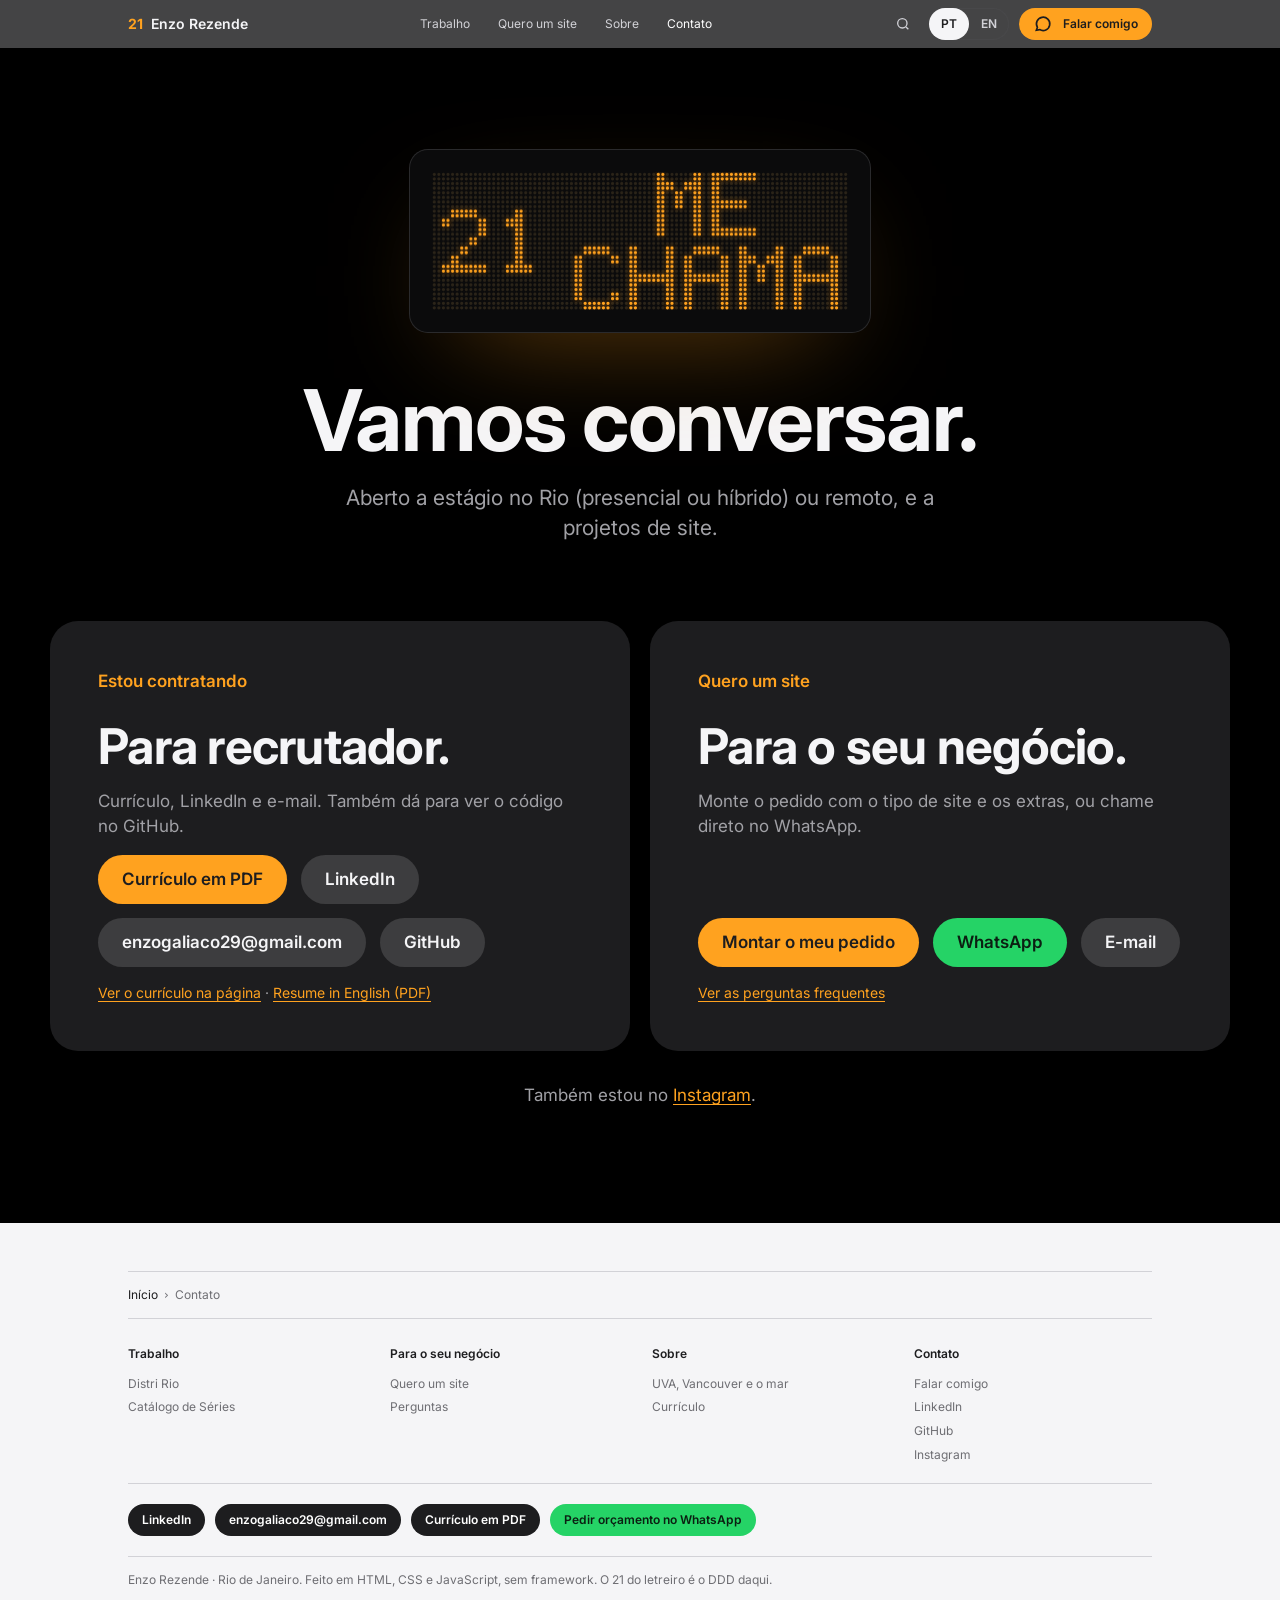
==== contato/index.html @ 59f8ee6d "Páginas internas, inglês completo, busca e limpeza do site antigo - Distri Rio (case com cinco parad" ====
<!doctype html>
<html lang="pt-BR">
<head>
<meta charset="utf-8">
<meta name="viewport" content="width=device-width, initial-scale=1">
<meta http-equiv="Content-Security-Policy" content="default-src 'self'; script-src 'self'; style-src 'self'; img-src 'self' data:; media-src 'self'; font-src 'self'; connect-src 'self'; object-src 'none'; base-uri 'self'; form-action 'none'">
<meta name="referrer" content="strict-origin-when-cross-origin">
<title>Contato · Enzo Rezende</title>
<meta name="description" content="Fale com o Enzo Rezende: LinkedIn, e-mail e currículo para vagas de estágio; WhatsApp e pedido de orçamento para projetos de site.">
<link rel="canonical" href="https://enzogaliazzo.github.io/contato/">
<meta property="og:type" content="website">
<meta property="og:locale" content="pt_BR">
<meta property="og:url" content="https://enzogaliazzo.github.io/contato/">
<meta property="og:site_name" content="Enzo Rezende">
<meta property="og:title" content="Contato · Enzo Rezende">
<meta property="og:description" content="Aberto a estágio no Rio ou remoto, e a projetos de site.">
<meta property="og:image" content="https://enzogaliazzo.github.io/og.png">
<meta name="twitter:card" content="summary_large_image">
<meta name="theme-color" content="#000000">
<link rel="icon" href="/favicon.svg" type="image/svg+xml">
<link rel="preload" href="/fontes/inter.woff2" as="font" type="font/woff2" crossorigin>
<link rel="stylesheet" href="/css/tokens.css">
<link rel="stylesheet" href="/css/base.css">
<link rel="stylesheet" href="/css/componentes.css">
<script type="module" src="/js/nucleo/inicio.js"></script>
</head>
<body data-pagina="contato">
<a class="pular" href="#conteudo" data-i18n="pular">Pular para o conteúdo</a>

<!-- comum:barra -->
<header class="barra">
  <div class="barra-linha">
    <a class="marca" href="/" aria-label="Enzo Rezende, página inicial" data-i18n-attr="aria-label:marca.rotulo"><span class="marca-linha">21</span> Enzo Rezende</a>
    <nav class="barra-links" aria-label="Principal" data-i18n-attr="aria-label:nav.rotulo">
      <button type="button" data-abre="mega" aria-expanded="false" aria-controls="mega-trabalho" data-i18n="nav.trabalho">Trabalho</button>
      <a href="/quero-um-site/" data-i18n="nav.site">Quero um site</a>
      <a href="/sobre/" data-i18n="nav.sobre">Sobre</a>
      <a href="/contato/" aria-current="page" data-i18n="nav.contato">Contato</a>
    </nav>
    <div class="barra-acoes">
      <button type="button" class="barra-icone" data-abre="busca" aria-expanded="false" aria-controls="painel-busca" aria-label="Buscar no site" data-i18n-attr="aria-label:busca.abrir"><svg viewBox="0 0 24 24" fill="none" stroke="currentColor" stroke-width="2" aria-hidden="true"><circle cx="11" cy="11" r="7"/><path d="m20 20-3.5-3.5"/></svg></button>
      <div class="idiomas" role="group" aria-label="Idioma" data-i18n-attr="aria-label:idioma.rotulo"><button type="button" data-idioma="pt" aria-pressed="true" lang="pt-BR">PT</button><button type="button" data-idioma="en" aria-pressed="false" lang="en">EN</button></div>
      <button type="button" class="barra-icone barra-menu" data-abre="menu" aria-expanded="false" aria-controls="menu-celular" aria-label="Abrir o menu" data-i18n-attr="aria-label:menu.abrir"><svg viewBox="0 0 24 24" fill="none" stroke="currentColor" stroke-width="2" aria-hidden="true"><path d="M4 8h16M4 16h16"/></svg></button>
      <a class="botao botao-destaque botao-pequeno botao-falar" data-contato="whatsapp" href="https://wa.me/5521920000983?text=Oi%2C%20Enzo!%20Vi%20seu%20site%20e%20queria%20conversar." rel="noopener"><svg viewBox="0 0 24 24" fill="none" stroke="currentColor" stroke-width="2" aria-hidden="true"><path d="M4 19.5 5.3 16A8 8 0 1 1 8 18.7z"/></svg><span data-i18n="nav.falar">Falar comigo</span></a>
    </div>
  </div>
  <div class="mega" id="mega-trabalho" hidden>
    <div class="mega-grade">
      <div><h2 data-i18n="mega.projetos">Projeto</h2><a href="/distri-rio/">Distri Rio</a><p data-i18n="mega.distri">Site e catálogo de uma distribuidora, no ar.</p></div>
      <div><h2 data-i18n="mega.estudo">Estudo</h2><a href="https://enzogaliazzo.github.io/ProjetoAlura/" rel="noopener" data-i18n="mega.series">Catálogo de Séries</a><p data-i18n="mega.series.texto">Projeto da Alura com dados em JSON.</p></div>
      <div><h2 data-i18n="mega.proximo">Em breve</h2><a href="/#estudo" data-i18n="mega.proximo.link">Próximo projeto</a><p data-i18n="mega.proximo.texto">O próximo trabalho entra aqui.</p></div>
    </div>
  </div>
  <nav class="gaveta-menu" id="menu-celular" aria-label="Menu" data-i18n-attr="aria-label:menu.rotulo" hidden>
    <a href="/distri-rio/">Distri Rio</a>
    <a href="/quero-um-site/" data-i18n="nav.site">Quero um site</a>
    <a href="/sobre/" data-i18n="nav.sobre">Sobre</a>
    <a href="/contato/" aria-current="page" data-i18n="nav.contato">Contato</a>
    <a href="/perguntas/" data-i18n="nav.perguntas">Perguntas</a>
  </nav>
  <div class="busca-painel" id="painel-busca" role="search" hidden>
    <div class="busca-caixa">
      <label for="campo-busca" data-i18n="busca.rotulo">Buscar no site</label>
      <input id="campo-busca" type="search" autocomplete="off" placeholder="Distri Rio, currículo, Vancouver…" data-i18n-attr="placeholder:busca.dica">
      <ul class="busca-sugestoes" aria-live="polite"></ul>
    </div>
  </div>
</header>
<!-- /comum:barra -->

<main id="conteudo">
  <section class="cabeca-pagina escura centro" aria-labelledby="titulo-contato">
    <div class="pagina">
      <div class="painel-led painel-led-pequeno" data-letreiro-caixa>
        <p class="letreiro-texto-reserva" aria-hidden="true"><span>ME CHAMA</span></p>
        <canvas class="letreiro-canvas" data-letreiro="chama" aria-hidden="true"></canvas>
      </div>
      <h1 class="titulo-xl" id="titulo-contato" data-i18n="contato.titulo">Vamos conversar.</h1>
      <p class="corpo-l fraco" data-i18n="disponivel">Aberto a estágio no Rio (presencial ou híbrido) ou remoto, e a projetos de site.</p>
    </div>
  </section>

  <section class="secao escura secao-colada" aria-label="Formas de contato" data-i18n-attr="aria-label:contato.rotulo">
    <div class="pagina">
      <div class="contato-grupos">
        <article class="grupo" id="recrutador" aria-labelledby="titulo-recrutador">
          <p class="rotulo" data-i18n="contato.r.rotulo">Estou contratando</p>
          <h2 class="titulo-m" id="titulo-recrutador" data-i18n="contato.r.titulo">Para recrutador.</h2>
          <p class="fraco" data-i18n="contato.r.texto">Currículo, LinkedIn e e-mail. Também dá para ver o código no GitHub.</p>
          <div class="botoes">
            <a class="botao botao-destaque" data-contato="curriculo" href="/curriculo-enzo-rezende.pdf" data-i18n="rodape.pdf" data-i18n-attr="href:rodape.pdf.link">Currículo em PDF</a>
            <a class="botao botao-claro" data-contato="linkedin" href="https://www.linkedin.com/in/enzorezende07/" rel="noopener">LinkedIn</a>
            <a class="botao botao-claro" data-contato="email" data-email data-assunto="Vaga de estágio" href="#email-protegido"><span data-email-texto>enzogaliaco29 (arroba) gmail.com</span></a>
            <a class="botao botao-claro" href="https://github.com/EnzoGaliazzo" rel="noopener">GitHub</a>
          </div>
          <p class="fraco contato-outro"><a href="/curriculo.html" data-i18n="contato.r.html">Ver o currículo na página</a> · <a href="/curriculo-enzo-rezende-en.pdf" lang="en">Resume in English (PDF)</a></p>
        </article>
        <article class="grupo" id="cliente" aria-labelledby="titulo-cliente">
          <p class="rotulo" data-i18n="caminho.cliente">Quero um site</p>
          <h2 class="titulo-m" id="titulo-cliente" data-i18n="contato.c.titulo">Para o seu negócio.</h2>
          <p class="fraco" data-i18n="contato.c.texto">Monte o pedido com o tipo de site e os extras, ou chame direto no WhatsApp.</p>
          <div class="botoes">
            <a class="botao botao-destaque" href="/quero-um-site/#montar" data-i18n="planos.botao">Montar o meu pedido</a>
            <a class="botao botao-whats" data-contato="orcamento" href="https://wa.me/5521920000983?text=Oi%2C%20Enzo!%20Quero%20um%20site%20para%20o%20meu%20neg%C3%B3cio." rel="noopener">WhatsApp</a>
            <a class="botao botao-claro" data-contato="email" data-email data-assunto="Orçamento de site" href="#email-protegido">E-mail</a>
          </div>
          <p class="fraco contato-outro"><a href="/perguntas/" data-i18n="site.duvida.botao">Ver as perguntas frequentes</a></p>
        </article>
      </div>
      <p class="fraco contato-redes"><span data-i18n="contato.redes">Também estou no</span> <a href="https://www.instagram.com/galiaco0/" rel="noopener">Instagram</a>.</p>
      <p class="fraco contato-sem-js" id="email-protegido" data-i18n="contato.semjs">Sem JavaScript, o e-mail aparece assim para os robôs não pegarem: enzogaliaco29 (arroba) gmail.com.</p>
    </div>
  </section>
</main>

<footer class="rodape">
  <div class="pagina">
    <p class="rodape-trilha"><a href="/" data-i18n="trilha.inicio">Início</a><span aria-current="page" data-i18n="nav.contato">Contato</span></p>
<!-- comum:rodape -->
    <nav class="rodape-colunas" aria-label="Mapa do site" data-i18n-attr="aria-label:rodape.mapa">
      <details open><summary data-i18n="nav.trabalho">Trabalho</summary><ul><li><a href="/distri-rio/">Distri Rio</a></li><li><a href="https://enzogaliazzo.github.io/ProjetoAlura/" rel="noopener" data-i18n="mega.series">Catálogo de Séries</a></li></ul></details>
      <details open><summary data-i18n="planos.rotulo">Para o seu negócio</summary><ul><li><a href="/quero-um-site/" data-i18n="nav.site">Quero um site</a></li><li><a href="/perguntas/" data-i18n="nav.perguntas">Perguntas</a></li></ul></details>
      <details open><summary data-i18n="nav.sobre">Sobre</summary><ul><li><a href="/sobre/" data-i18n="rodape.vida">UVA, Vancouver e o mar</a></li><li><a href="/curriculo.html" data-i18n="rodape.curriculo">Currículo</a></li></ul></details>
      <details open><summary data-i18n="nav.contato">Contato</summary><ul><li><a href="/contato/" data-i18n="rodape.falar">Falar comigo</a></li><li><a href="https://www.linkedin.com/in/enzorezende07/" rel="noopener">LinkedIn</a></li><li><a href="https://github.com/EnzoGaliazzo" rel="noopener">GitHub</a></li><li><a href="https://www.instagram.com/galiaco0/" rel="noopener">Instagram</a></li></ul></details>
    </nav>
    <div class="rodape-contato">
      <a class="botao botao-escuro botao-pequeno" data-contato="linkedin" href="https://www.linkedin.com/in/enzorezende07/" rel="noopener">LinkedIn</a>
      <a class="botao botao-escuro botao-pequeno" data-contato="email" data-email href="/contato/"><span data-email-texto>enzogaliaco29 (arroba) gmail.com</span></a>
      <a class="botao botao-escuro botao-pequeno" data-contato="curriculo" href="/curriculo-enzo-rezende.pdf" data-i18n="rodape.pdf" data-i18n-attr="href:rodape.pdf.link">Currículo em PDF</a>
      <a class="botao botao-whats botao-pequeno" data-contato="orcamento" href="https://wa.me/5521920000983?text=Oi%2C%20Enzo!%20Quero%20um%20site%20para%20o%20meu%20neg%C3%B3cio." rel="noopener" data-i18n="rodape.orcamento">Pedir orçamento no WhatsApp</a>
    </div>
    <p class="rodape-legal" data-i18n="rodape.legal">Enzo Rezende · Rio de Janeiro. Feito em HTML, CSS e JavaScript, sem framework. O 21 do letreiro é o DDD daqui.</p>
<!-- /comum:rodape -->
  </div>
</footer>
</body>
</html>
---- css/tokens.css ----
/* Tokens do site: cores, tipografia, espaços e movimento. Tudo o que se repete mora aqui. */

@font-face {
  font-family: "Inter";
  src: url("../fontes/inter.woff2") format("woff2");
  font-weight: 400 700;
  font-display: swap;
}

:root {
  /* Paleta neutra + uma única cor de destaque (o âmbar do letreiro de LED) */
  --preto: #000;
  --grafite: #1d1d1f;
  --grafite-2: #2a2a2c;
  --nevoa: #f5f5f7;
  --branco: #fff;
  --cinza-claro: #6e6e73;   /* texto secundário sobre fundo claro (contraste AA) */
  --cinza-escuro: #a1a1a6;  /* texto secundário sobre fundo escuro (contraste AA) */
  --linha: #d2d2d7;
  --destaque: #ffa21f;
  --destaque-texto: #a35600; /* o âmbar escurecido, para texto sobre fundo claro */
  --whats: #25d366;

  /* Cor do LED: muda com os botões de cor da galeria */
  --led: #ffa21f;
  --led-brilho: rgba(255, 162, 31, 0.5);

  /* Tipografia: títulos de 48 a 96 px, peso 600–700, espaçamento negativo */
  --fonte: "Inter", system-ui, -apple-system, "Segoe UI", Roboto, sans-serif;
  --mono: ui-monospace, "Cascadia Code", "SF Mono", Consolas, monospace;
  --titulo-xl: clamp(48px, 5.4vw + 1rem, 96px);
  --titulo-l: clamp(40px, 3.6vw + 1rem, 80px);
  --titulo-m: clamp(32px, 2.6vw + 1rem, 56px);
  --titulo-s: clamp(24px, 1.2vw + 1rem, 32px);
  --subtitulo: clamp(24px, 2vw + 0.6rem, 40px);
  --corpo-l: clamp(19px, 0.6vw + 0.9rem, 21px);
  --corpo: 17px;
  --pequeno: 14px;
  --micro: 12px;
  --aperto: -0.015em;

  /* Forma */
  --raio-g: 28px;
  --raio-m: 18px;
  --raio-p: 12px;
  --pilula: 980px;

  /* Movimento: o mesmo easing em tudo, de 0,4 a 0,8 s */
  --facil: cubic-bezier(0.25, 0.1, 0.25, 1);
  --rapido: 0.4s;
  --medio: 0.6s;
  --lento: 0.8s;

  /* Layout: quebras em 734 px e 1068 px */
  --largura: 1180px;
  --largura-texto: 980px;
  --lateral: 22px;
  --barra: 48px;
  --barra-local: 52px;
}
---- css/base.css ----
/* Base: reset, layout, seções claras e escuras, botões, acessibilidade e revelações. */

*, *::before, *::after { box-sizing: border-box; }
html { -webkit-text-size-adjust: 100%; text-size-adjust: 100%; scroll-padding-top: calc(var(--barra) + var(--barra-local) + 12px); }
body {
  margin: 0;
  background: var(--branco);
  color: var(--grafite);
  font-family: var(--fonte);
  font-size: var(--corpo);
  line-height: 1.47;
  font-feature-settings: "cv11", "ss01";
  -webkit-font-smoothing: antialiased;
}
img, video, canvas, svg { display: block; max-width: 100%; }
img, video { height: auto; }
h1, h2, h3, p, figure, ul, ol, dl, dd { margin: 0; }
ul, ol { padding: 0; list-style: none; }
button { font: inherit; color: inherit; }
a { color: var(--destaque-texto); text-underline-offset: 0.2em; }
.escura a:not(.botao) { color: var(--destaque); }
:focus-visible { outline: 3px solid var(--destaque); outline-offset: 3px; border-radius: 4px; }
::selection { background: var(--destaque); color: var(--grafite); }

.mov { scroll-behavior: smooth; }
/* O atributo hidden vale também para SVG (ícones de play e pausa) */
[hidden] { display: none !important; }
/* Somente para leitores de tela */
.sr { position: absolute; width: 1px; height: 1px; padding: 0; margin: -1px; overflow: hidden; clip-path: inset(50%); white-space: nowrap; border: 0; }

.pular {
  position: absolute; left: 12px; top: -60px; z-index: 100;
  background: var(--grafite); color: var(--branco); padding: 10px 16px; border-radius: var(--pilula);
  text-decoration: none; transition: top var(--rapido) var(--facil);
}
.pular:focus { top: 12px; }

/* Container */
.pagina { width: 100%; max-width: calc(var(--largura) + 2 * var(--lateral)); margin-inline: auto; padding-inline: var(--lateral); }
.pagina-texto { max-width: calc(var(--largura-texto) + 2 * var(--lateral)); }

/* Seções: o ritmo claro/escuro das páginas de produto */
.secao { padding-block: clamp(80px, 9vw, 140px); }
.clara { background: var(--branco); color: var(--grafite); }
.nevoa { background: var(--nevoa); color: var(--grafite); }
.escura { background: var(--preto); color: var(--nevoa); }
.centro { text-align: center; }

.rotulo { font-size: var(--corpo); font-weight: 600; color: var(--destaque-texto); margin-bottom: 10px; }
.escura .rotulo { color: var(--destaque); }
.titulo-xl { font-size: var(--titulo-xl); font-weight: 700; letter-spacing: var(--aperto); line-height: 1.05; }
.titulo-l { font-size: var(--titulo-l); font-weight: 700; letter-spacing: var(--aperto); line-height: 1.05; }
.titulo-m { font-size: var(--titulo-m); font-weight: 700; letter-spacing: var(--aperto); line-height: 1.08; }
.titulo-s { font-size: var(--titulo-s); font-weight: 600; letter-spacing: -0.01em; line-height: 1.15; }
.subtitulo { font-size: var(--subtitulo); font-weight: 600; letter-spacing: -0.01em; line-height: 1.15; }
.gradiente {
  background: linear-gradient(90deg, var(--destaque), #ffd28a 60%, var(--nevoa));
  -webkit-background-clip: text; background-clip: text; color: transparent;
}
.clara .gradiente, .nevoa .gradiente { background-image: linear-gradient(90deg, #a35600, #d97a00 60%, var(--grafite)); }
.corpo-l { font-size: var(--corpo-l); line-height: 1.45; }
.fraco { color: var(--cinza-claro); }
.escura .fraco { color: var(--cinza-escuro); }
.cabeca-secao { max-width: 760px; margin-bottom: clamp(32px, 4vw, 56px); }
.centro .cabeca-secao { margin-inline: auto; }
.cabeca-secao p:not(.rotulo) { margin-top: 16px; }

/* Botões em pílula */
.botao {
  display: inline-flex; align-items: center; justify-content: center; gap: 10px;
  min-height: 44px; padding: 12px 24px; border-radius: var(--pilula); border: 0;
  font-size: var(--corpo); font-weight: 600; text-decoration: none; cursor: pointer;
  transition: background-color var(--rapido) var(--facil), color var(--rapido) var(--facil), box-shadow var(--rapido) var(--facil), transform var(--rapido) var(--facil);
}
.botao:active { transform: scale(0.98); }
.botao svg { width: 20px; height: 20px; flex: none; }
.botao-destaque { background: var(--destaque); color: var(--grafite); }
.botao-destaque:hover { background: #ffb547; }
.botao-contorno { background: transparent; color: var(--destaque-texto); box-shadow: inset 0 0 0 1.5px currentColor; }
.escura .botao-contorno { color: var(--destaque); }
.botao-contorno:hover { background: rgba(255, 162, 31, 0.12); }
.botao-escuro { background: var(--grafite); color: var(--branco); }
.botao-escuro:hover { background: #333336; }
.botao-claro { background: rgba(255, 255, 255, 0.14); color: var(--nevoa); }
.botao-claro:hover { background: rgba(255, 255, 255, 0.22); }
.botao-whats { background: var(--whats); color: #0b1f12; }
.botao-whats:hover { background: #3ee07f; }
.botao-pequeno { min-height: 32px; padding: 6px 14px; font-size: var(--micro); }
.botoes { display: flex; flex-wrap: wrap; gap: 14px; }
.centro .botoes { justify-content: center; }

/* Revelações: só escondem quando o JS de movimento está ativo (html.mov) */
.mov [data-revelar] { opacity: 0; transform: translateY(28px); transition: opacity var(--lento) var(--facil), transform var(--lento) var(--facil); }
.mov [data-revelar="desfoque"] { transform: scale(1.06); filter: blur(14px); transition: opacity var(--lento) var(--facil), transform var(--lento) var(--facil), filter var(--lento) var(--facil); }
.mov [data-revelar].visivel { opacity: 1; transform: none; filter: none; }
.mov [data-revelar-atraso="1"] { transition-delay: 0.1s; }
.mov [data-revelar-atraso="2"] { transition-delay: 0.2s; }
.mov [data-revelar-atraso="3"] { transition-delay: 0.3s; }

/* Notas de rodapé */
.nota { font-size: 0.6em; vertical-align: super; line-height: 0; text-decoration: none; color: inherit; }

@media (prefers-reduced-motion: reduce) {
  *, *::before, *::after { animation-duration: 0.01ms !important; animation-iteration-count: 1 !important; transition-duration: 0.01ms !important; scroll-behavior: auto !important; }
}
---- css/componentes.css ----
/* Componentes. Cada bloco abaixo corresponde a um arquivo em js/componentes/ (quando tem comportamento). */

/* ---------- Barra global (translúcida) ---------- */
.barra {
  position: sticky; top: 0; z-index: 50;
  background: rgba(22, 22, 23, 0.8);
  -webkit-backdrop-filter: saturate(180%) blur(20px); backdrop-filter: saturate(180%) blur(20px);
  color: var(--nevoa);
}
.barra-linha { display: flex; align-items: center; gap: 20px; height: var(--barra); max-width: calc(1024px + 2 * var(--lateral)); margin-inline: auto; padding-inline: var(--lateral); font-size: var(--micro); }
.marca { display: inline-flex; align-items: center; gap: 8px; color: var(--nevoa); text-decoration: none; font-weight: 600; font-size: 14px; white-space: nowrap; }
.marca-linha { color: var(--destaque); font-weight: 700; }
.barra-links { display: none; flex: 1; justify-content: center; gap: 28px; }
.barra-links a, .barra-links button { color: #d2d2d7; text-decoration: none; background: none; border: 0; padding: 8px 0; cursor: pointer; font-size: var(--micro); }
.barra-links a:hover, .barra-links button:hover, .barra-links [aria-current="page"] { color: var(--branco); }
.barra-acoes { display: flex; align-items: center; gap: 6px; margin-left: auto; }
.barra-icone { display: grid; place-items: center; width: 40px; height: 40px; border: 0; background: none; color: #d2d2d7; cursor: pointer; border-radius: 50%; }
.barra-icone:hover { color: var(--branco); }
.barra-icone svg { width: 16px; height: 16px; }
.idiomas { display: inline-flex; border-radius: var(--pilula); box-shadow: inset 0 0 0 1px #48484a; }
.idiomas button { min-width: 40px; min-height: 32px; border: 0; background: none; color: #d2d2d7; font-size: var(--micro); font-weight: 600; cursor: pointer; border-radius: var(--pilula); }
.idiomas [aria-pressed="true"] { background: var(--nevoa); color: var(--grafite); }
.barra .botao-falar { margin-left: 4px; }
@media (min-width: 1068px) { .barra-links { display: flex; } .barra-menu { display: none; } }
@media (max-width: 733px) {
  .barra-linha { gap: 8px; }
  .marca { font-size: 13px; gap: 6px; }
  .barra-acoes { gap: 2px; }
  .barra-icone { width: 36px; }
  .idiomas button { min-width: 34px; }
  .barra .botao-falar span { display: none; }
  .barra .botao-falar { padding: 6px 10px; margin-left: 2px; }
}

/* Mega-menu de "Trabalho" e menu do celular */
.mega, .gaveta-menu {
  position: absolute; left: 0; right: 0; top: var(--barra);
  background: rgba(22, 22, 23, 0.96);
  -webkit-backdrop-filter: saturate(180%) blur(20px); backdrop-filter: saturate(180%) blur(20px);
  padding: 32px var(--lateral) 40px;
}
.mega[hidden], .gaveta-menu[hidden], .busca-painel[hidden] { display: none; }
.mega-grade { max-width: 1024px; margin-inline: auto; display: grid; grid-template-columns: repeat(3, minmax(0, 1fr)); gap: 32px; }
.mega h2 { font-size: var(--micro); color: var(--cinza-escuro); font-weight: 400; margin-bottom: 12px; }
.mega a { display: block; color: var(--nevoa); text-decoration: none; font-size: 24px; font-weight: 600; padding: 4px 0; }
.mega a:hover { color: var(--destaque); }
.mega p { color: var(--cinza-escuro); font-size: var(--pequeno); margin-top: 4px; }
.gaveta-menu a { display: block; color: var(--nevoa); text-decoration: none; font-size: 28px; font-weight: 600; padding: 8px 0; }

/* Busca com sugestões */
.busca-painel { position: absolute; left: 0; right: 0; top: var(--barra); background: rgba(22, 22, 23, 0.97); padding: 28px var(--lateral) 36px; }
.busca-caixa { max-width: 680px; margin-inline: auto; }
.busca-caixa label { display: block; font-size: var(--micro); color: var(--cinza-escuro); margin-bottom: 8px; }
.busca-caixa input { width: 100%; font: inherit; font-size: 24px; font-weight: 600; color: var(--nevoa); background: transparent; border: 0; border-bottom: 1px solid #48484a; padding: 8px 0; }
.busca-caixa input:focus { outline: none; border-bottom-color: var(--destaque); }
.busca-sugestoes { margin-top: 16px; display: grid; gap: 4px; }
.busca-sugestoes a { display: block; color: var(--nevoa); text-decoration: none; padding: 10px 12px; border-radius: var(--raio-p); }
.busca-sugestoes a:hover, .busca-sugestoes a:focus-visible { background: #2c2c2e; }
.busca-sugestoes small { display: block; color: var(--cinza-escuro); }

/* ---------- Barra local (fixa logo abaixo da global) ---------- */
.local {
  position: sticky; top: var(--barra); z-index: 40;
  background: rgba(251, 251, 253, 0.92);
  -webkit-backdrop-filter: saturate(180%) blur(20px); backdrop-filter: saturate(180%) blur(20px);
  border-bottom: 1px solid var(--linha);
}
.local-linha { display: flex; align-items: center; gap: 20px; min-height: var(--barra-local); max-width: calc(1024px + 2 * var(--lateral)); margin-inline: auto; padding-inline: var(--lateral); }
.local-nome { font-size: 21px; font-weight: 600; letter-spacing: -0.01em; white-space: nowrap; }
.local-abas { display: flex; gap: 20px; margin-left: auto; overflow-x: auto; scrollbar-width: none; }
.local-abas a { color: var(--cinza-claro); text-decoration: none; font-size: var(--micro); white-space: nowrap; padding: 8px 0; }
.local-abas a:hover, .local-abas a[aria-current="true"] { color: var(--grafite); }
@media (max-width: 733px) { .local-nome { font-size: 17px; } .local-abas { display: none; } .local .botao { margin-left: auto; } }

/* ---------- Abertura (hero) com o letreiro de LED ---------- */
.hero { padding-block: clamp(48px, 7vw, 88px) clamp(72px, 9vw, 120px); }
.hero .pagina { display: flex; flex-direction: column; align-items: center; gap: 26px; }
.painel-led {
  position: relative; width: 100%; max-width: 860px; background: #0b0b0c; border-radius: var(--raio-m);
  padding: clamp(12px, 2vw, 22px); box-shadow: 0 0 0 1px #2a2a2c, 0 40px 120px -50px var(--led-brilho);
}
.letreiro-canvas { width: 100%; height: auto; min-height: 60px; }
.letreiro-texto-reserva { display: flex; align-items: center; justify-content: center; gap: 0.5em; color: var(--led); font-family: var(--mono); font-weight: 700; font-size: clamp(28px, 6vw, 64px); letter-spacing: 0.08em; min-height: 1.4em; }
.letreiro-ativo .letreiro-texto-reserva { position: absolute; width: 1px; height: 1px; overflow: hidden; clip-path: inset(50%); }
.hero .titulo-xl { margin-top: 8px; }
.hero .corpo-l { max-width: 720px; }
.disponivel { font-size: var(--pequeno); }

/* ---------- Carrossel de destaques ---------- */
.carrossel-palco { position: relative; border-radius: var(--raio-g); overflow: hidden; background: var(--preto); aspect-ratio: 16 / 9; }
@media (max-width: 733px) { .carrossel-palco { aspect-ratio: 4 / 5; } }
/* Legenda em cima e a tela embaixo, saindo pela borda: a tela real não fica coberta por texto */
.slide {
  position: absolute; inset: 0; display: flex; flex-direction: column; gap: clamp(16px, 2.4vw, 32px);
  padding: clamp(24px, 3.4vw, 48px) clamp(20px, 5vw, 72px) 0;
  opacity: 0; visibility: hidden; transition: opacity var(--lento) var(--facil), visibility 0s linear var(--lento);
}
.slide.ativo, .sem-js-carrossel .slide:first-child { opacity: 1; visibility: visible; transition: opacity var(--lento) var(--facil); }
.slide picture, .slide video { display: block; flex: 1; min-height: 0; }
.slide video, .slide img { width: 100%; height: 100%; object-fit: cover; object-position: top; border-radius: 14px 14px 0 0; box-shadow: 0 -20px 60px -30px var(--led-brilho); }
.slide-legenda { order: -1; color: var(--branco); max-width: 640px; }
.slide-legenda p:first-child { color: var(--destaque); font-weight: 600; font-size: var(--pequeno); margin-bottom: 6px; }
.slide-legenda p:last-child { font-size: var(--titulo-s); font-weight: 600; letter-spacing: -0.01em; line-height: 1.15; }
.carrossel-controles { display: flex; justify-content: center; align-items: center; gap: 14px; margin-top: 24px; }
.pilulas { display: flex; align-items: center; gap: 10px; padding: 14px 18px; border-radius: var(--pilula); background: rgba(0, 0, 0, 0.07); }
.pilulas button { position: relative; width: 8px; height: 8px; padding: 0; border: 0; border-radius: var(--pilula); background: #86868b; cursor: pointer; overflow: hidden; transition: width var(--medio) var(--facil); }
.pilulas button::before { content: ""; position: absolute; inset: -18px -4px; }
.pilulas button[aria-current="true"] { width: 48px; background: #d2d2d7; }
.pilulas button[aria-current="true"] span { position: absolute; inset: 0; background: var(--grafite); transform-origin: left; transform: scaleX(var(--progresso, 0)); }
.botao-redondo { display: grid; place-items: center; width: 44px; height: 44px; border-radius: 50%; border: 0; background: rgba(0, 0, 0, 0.07); color: var(--grafite); cursor: pointer; }
.botao-redondo:hover { background: rgba(0, 0, 0, 0.12); }
.escura .botao-redondo { background: rgba(255, 255, 255, 0.12); color: var(--nevoa); }
.botao-redondo svg { width: 16px; height: 16px; }

/* ---------- Cena travada: do arquivo ao ar (sequência em canvas) ---------- */
.cena-quadros { height: 280vh; padding: 0; }
.cena-quadros .fixo { position: sticky; top: calc(var(--barra) + var(--barra-local)); height: calc(100vh - var(--barra) - var(--barra-local)); display: flex; align-items: center; }
.quadros-grade { display: grid; grid-template-columns: repeat(2, minmax(0, 1fr)); gap: clamp(32px, 5vw, 64px); align-items: center; width: 100%; }
.quadros-texto { display: flex; flex-direction: column; gap: 20px; }
.codigo { background: var(--grafite); color: var(--nevoa); border-radius: var(--raio-m); padding: 20px 22px; font-family: var(--mono); font-size: 14px; line-height: 1.7; overflow-x: auto; }
.codigo .c-s { color: var(--destaque); }
.codigo .c-k { color: #d2d2d7; }
.quadros-palco { background: #0b0b0c; border-radius: var(--raio-g); padding: clamp(16px, 2vw, 28px); }
.quadros-palco canvas { width: 100%; aspect-ratio: 4 / 3; height: auto; }
.quadros-contagem { margin-top: 12px; color: var(--cinza-escuro); font-size: var(--pequeno); }
.quadros-contagem strong { color: var(--destaque); font-size: 28px; font-variant-numeric: tabular-nums; }
@media (max-width: 1067px) {
  .cena-quadros { height: auto; padding-block: clamp(80px, 9vw, 140px); }
  .cena-quadros .fixo { position: static; height: auto; }
  .quadros-grade { grid-template-columns: minmax(0, 1fr); }
}

/* Pílula "Saiba mais +" e modal em tela cheia */
.saiba-mais { align-self: flex-start; }
.modal { width: min(880px, 100% - 2 * var(--lateral)); max-height: calc(100% - 48px); border: 0; padding: 0; border-radius: var(--raio-g); background: var(--nevoa); color: var(--grafite); }
.modal::backdrop { background: rgba(0, 0, 0, 0.6); -webkit-backdrop-filter: blur(8px); backdrop-filter: blur(8px); }
.modal-corpo { padding: clamp(28px, 5vw, 64px); display: flex; flex-direction: column; gap: 18px; }
.modal-fechar { position: sticky; top: 16px; float: right; margin: 16px 16px 0 0; }
.modal ul { display: grid; gap: 10px; }
.modal li { padding-left: 20px; position: relative; }
.modal .ficha-tecnica { grid-template-columns: repeat(2, minmax(0, 1fr)); }
.modal .ficha-tecnica dd { font-size: 17px; }
@media (max-width: 733px) { .modal .ficha-tecnica { grid-template-columns: minmax(0, 1fr); } }
.modal li::before { content: ""; position: absolute; left: 0; top: 0.6em; width: 8px; height: 8px; border-radius: 2px; background: var(--destaque); }

/* ---------- Computador em perspectiva que levanta com a rolagem ---------- */
.mockup { perspective: 1600px; width: 92%; max-width: 920px; margin-inline: auto; }
.mockup-corpo { transform-origin: 50% 100%; transform: rotateX(var(--giro, 0deg)); will-change: transform; }
.mockup-tela { background: var(--grafite); border-radius: 20px 20px 6px 6px; padding: clamp(10px, 1.4vw, 18px) clamp(10px, 1.4vw, 18px) clamp(14px, 2vw, 26px); box-shadow: 0 60px 80px -40px rgba(0, 0, 0, 0.45); }
.mockup-tela video, .mockup-tela img { width: 100%; aspect-ratio: 16 / 10; object-fit: cover; object-position: top; border-radius: 8px; background: #000; }
.mockup-base { height: clamp(10px, 1.4vw, 16px); margin-inline: -4%; background: linear-gradient(#d2d2d7, #a1a1a6); border-radius: 0 0 22px 22px; }

/* ---------- Números ---------- */
.numeros { display: grid; grid-template-columns: repeat(5, minmax(0, 1fr)); gap: 24px; text-align: center; }
.numero dd { font-size: clamp(56px, 6vw, 88px); font-weight: 700; letter-spacing: -0.02em; line-height: 1; font-variant-numeric: tabular-nums; }
.numero:first-child dd { color: var(--destaque); }
.numero dt { color: var(--cinza-escuro); font-size: 15px; margin-top: 10px; }
.numero { display: flex; flex-direction: column-reverse; justify-content: flex-end; }
@media (max-width: 1067px) { .numeros { grid-template-columns: repeat(3, minmax(0, 1fr)); row-gap: 48px; } }
@media (max-width: 733px) { .numeros { grid-template-columns: repeat(2, minmax(0, 1fr)); } }

/* ---------- Bento grid ---------- */
.bento { display: grid; grid-template-columns: repeat(4, minmax(0, 1fr)); gap: 20px; }
.bloco { position: relative; border-radius: var(--raio-g); padding: clamp(24px, 3vw, 36px); min-height: 220px; display: flex; flex-direction: column; justify-content: flex-end; gap: 8px; overflow: hidden; background: var(--nevoa); }
.bloco-escuro { background: var(--preto); color: var(--nevoa); }
.bloco-largo { grid-column: span 2; }
.bloco-alto { grid-row: span 2; min-height: 460px; }
.bloco-foto img { position: absolute; inset: 0; width: 100%; height: 100%; object-fit: cover; }
.bloco-foto::after { content: ""; position: absolute; inset: 0; background: linear-gradient(0deg, rgba(0, 0, 0, 0.65), transparent 55%); }
.bloco-foto > *:not(img) { position: relative; z-index: 1; color: var(--branco); }
.bloco-rotulo { font-size: var(--pequeno); color: var(--cinza-claro); }
.bloco-escuro .bloco-rotulo, .bloco-foto .bloco-rotulo { color: #d2d2d7; }
.bloco-grande { font-size: clamp(56px, 6vw, 80px); font-weight: 700; line-height: 1; color: var(--destaque); }
@media (max-width: 1067px) { .bento { grid-template-columns: repeat(2, minmax(0, 1fr)); } }
@media (max-width: 733px) { .bento { grid-template-columns: minmax(0, 1fr); } .bloco { min-height: 0; } .bloco-largo { grid-column: auto; } .bloco-alto { grid-row: auto; min-height: 420px; } }

/* ---------- Card que expande até tela cheia ---------- */
.expandir { height: 220vh; background: var(--preto); }
.expandir .fixo { position: sticky; top: 0; height: 100vh; display: grid; place-items: center; overflow: hidden; }
.expandir-quadro { position: absolute; inset: 0; clip-path: inset(var(--recorte-y, 18%) var(--recorte-x, 22%) round var(--recorte-r, 28px)); will-change: clip-path; }
.expandir-quadro img { width: 100%; height: 100%; object-fit: cover; transform: scale(var(--zoom, 1)); }
.expandir-quadro::after { content: ""; position: absolute; inset: 0; background: linear-gradient(180deg, rgba(0, 0, 0, 0.55), transparent 45%); }
.expandir-texto { position: relative; z-index: 1; align-self: start; margin-top: clamp(124px, 17vh, 180px); color: var(--branco); text-align: center; padding-inline: var(--lateral); }
.sem-mov .expandir, .expandir.estatico { height: auto; }
.sem-mov .expandir .fixo, .expandir.estatico .fixo { position: relative; height: 80vh; min-height: 520px; }
.sem-mov .expandir-quadro, .expandir.estatico .expandir-quadro { clip-path: none; }

/* ---------- Galeria "Explore" com seletor de cor do LED ---------- */
.galeria-topo { display: flex; justify-content: space-between; align-items: flex-end; gap: 24px; flex-wrap: wrap; margin-bottom: 28px; }
.cores { display: flex; align-items: center; gap: 12px; border: 0; padding: 0; margin: 0; }
.cores legend { float: left; margin-right: 6px; font-size: var(--pequeno); color: var(--cinza-claro); }
.cor { width: 32px; height: 32px; border-radius: 50%; border: 0; cursor: pointer; box-shadow: inset 0 0 0 1px rgba(0, 0, 0, 0.18); }
.cor[aria-pressed="true"] { box-shadow: 0 0 0 2px var(--nevoa), 0 0 0 4px var(--grafite); }
.cor[data-cor="ambar"] { background: #ffa21f; }
.cor[data-cor="verde"] { background: #35e07a; }
.cor[data-cor="vermelho"] { background: #ff4a3d; }
.cor[data-cor="branco"] { background: #f5f5f7; }
.galeria-trilho { display: grid; grid-auto-flow: column; grid-auto-columns: clamp(260px, 32%, 420px); gap: 20px; overflow-x: auto; scroll-snap-type: x mandatory; scroll-padding-inline: var(--lateral); padding-bottom: 8px; scrollbar-width: none; }
.galeria-trilho::-webkit-scrollbar { display: none; }
.galeria-item { scroll-snap-align: start; }
.galeria-item img { width: 100%; aspect-ratio: 1; object-fit: cover; border-radius: var(--raio-m); background: var(--linha); }
.galeria-item figcaption { margin-top: 10px; font-size: var(--pequeno); color: var(--cinza-claro); }
.galeria-led { display: grid; place-items: center; aspect-ratio: 1; border-radius: var(--raio-m); background: #0b0b0c; }
.galeria-led canvas { width: 80%; }
.galeria-controles { display: flex; justify-content: space-between; align-items: center; gap: 16px; margin-top: 20px; }
.galeria-pontos { display: flex; gap: 8px; }
.galeria-pontos button { width: 8px; height: 8px; padding: 0; border: 0; border-radius: 50%; background: #c7c7cc; cursor: pointer; position: relative; }
.galeria-pontos button::before { content: ""; position: absolute; inset: -18px; }
.galeria-pontos [aria-current="true"] { background: var(--grafite); }
.galeria-setas { display: flex; gap: 12px; }
@media (max-width: 733px) { .galeria-trilho { grid-auto-columns: 82%; } }

/* ---------- Parágrafo cinza com frases que acendem ---------- */
.acende-texto { font-size: clamp(28px, 3vw + 0.6rem, 48px); font-weight: 600; letter-spacing: -0.015em; line-height: 1.2; color: #6e6e73; max-width: 920px; margin-inline: auto; }
.acende-texto .acende { color: inherit; transition: color var(--lento) var(--facil); }
.acende-texto .acende.aceso { color: var(--nevoa); }
.acende-texto .acende.aceso.ambar { color: var(--destaque); }
.sem-mov .acende-texto .acende { color: var(--nevoa); }
.sem-mov .acende-texto .acende.ambar { color: var(--destaque); }

/* ---------- Planos (comparação em colunas) ---------- */
.planos { display: grid; grid-template-columns: repeat(3, minmax(0, 1fr)); gap: 20px; text-align: left; }
.plano { background: var(--grafite); border-radius: var(--raio-g); padding: clamp(24px, 3vw, 36px); display: flex; flex-direction: column; gap: 14px; }
.clara .plano, .nevoa .plano { background: var(--nevoa); }
.nevoa .plano { background: var(--branco); }
.plano-destaque { box-shadow: inset 0 0 0 2px var(--destaque); }
.plano h3 { font-size: 28px; font-weight: 700; letter-spacing: -0.01em; }
.plano ul { display: grid; gap: 8px; margin-top: 4px; }
.plano li { padding-left: 22px; position: relative; }
.plano li::before { content: ""; position: absolute; left: 0; top: 0.5em; width: 10px; height: 6px; border-left: 2px solid var(--destaque); border-bottom: 2px solid var(--destaque); transform: rotate(-45deg); }
.plano-prova { margin-top: auto; padding-top: 12px; font-size: var(--pequeno); font-weight: 600; }
@media (max-width: 1067px) { .planos { grid-template-columns: minmax(0, 1fr); } }
.planos + .botoes { margin-top: clamp(32px, 4vw, 48px); justify-content: center; }

/* ---------- Valores ---------- */
.valores { display: grid; grid-template-columns: repeat(3, minmax(0, 1fr)); gap: 20px; }
.valor { border-radius: var(--raio-g); background: var(--grafite); padding: clamp(24px, 3vw, 36px); display: flex; flex-direction: column; gap: 10px; }
@media (max-width: 1067px) { .valores { grid-template-columns: minmax(0, 1fr); } }

/* ---------- Rodapé denso ---------- */
.rodape { background: var(--nevoa); color: var(--cinza-claro); font-size: var(--micro); padding-block: 48px 32px; }
.rodape .pagina { max-width: calc(1024px + 2 * var(--lateral)); }
.rodape-contato { display: flex; flex-wrap: wrap; gap: 10px; padding-block: 20px; border-top: 1px solid var(--linha); }
.rodape-notas { padding-bottom: 18px; display: grid; gap: 8px; line-height: 1.6; }
.rodape-notas a { color: inherit; }
.rodape-trilha { border-top: 1px solid var(--linha); padding-block: 14px; display: flex; gap: 6px; flex-wrap: wrap; }
.rodape-trilha a + a::before, .rodape-trilha a + span::before { content: "›"; margin-right: 6px; color: var(--cinza-claro); }
.rodape-trilha a { color: var(--grafite); text-decoration: none; }
.rodape-colunas { display: grid; grid-template-columns: repeat(4, minmax(0, 1fr)); gap: 24px; padding-block: 20px; border-top: 1px solid var(--linha); }
.rodape-colunas summary { color: var(--grafite); font-weight: 600; list-style: none; cursor: pointer; padding: 6px 0; }
.rodape-colunas summary::-webkit-details-marker { display: none; }
.rodape-colunas ul { display: grid; gap: 6px; padding-top: 6px; }
.rodape-colunas a { color: var(--cinza-claro); text-decoration: none; }
.rodape-colunas a:hover { color: var(--grafite); text-decoration: underline; }
.rodape-legal { border-top: 1px solid var(--linha); padding-top: 14px; }
@media (max-width: 733px) {
  .rodape-colunas { grid-template-columns: minmax(0, 1fr); gap: 0; }
  .rodape-colunas details { border-bottom: 1px solid var(--linha); }
  .rodape-colunas summary { display: flex; justify-content: space-between; padding: 12px 0; }
  .rodape-colunas summary::after { content: "+"; font-weight: 400; }
  .rodape-colunas details[open] summary::after { content: "−"; }
  .rodape-colunas ul { padding-bottom: 12px; }
}

/* ---------- Páginas internas ---------- */
.cabeca-pagina { padding-block: clamp(64px, 8vw, 112px) clamp(48px, 6vw, 80px); }
.cabeca-pagina .titulo-xl, .cabeca-pagina .titulo-l { max-width: 14ch; }
.centro.cabeca-pagina .titulo-xl, .centro.cabeca-pagina .titulo-l { margin-inline: auto; }
.cabeca-pagina p:not(.rotulo) { margin-top: 18px; max-width: 640px; }
.centro.cabeca-pagina p:not(.rotulo) { margin-inline: auto; }

/* Aparelhos em CSS (Distri Rio) */
.paradas { display: grid; grid-template-columns: minmax(0, 1fr) minmax(0, 1fr); gap: clamp(32px, 5vw, 72px); align-items: start; }
.paradas-aparelhos { position: sticky; top: calc(var(--barra) + var(--barra-local) + 24px); }
.aparelho-celular { position: absolute; right: -4%; bottom: -8%; width: 28%; background: var(--grafite); border-radius: 22px; padding: 6px; box-shadow: 0 30px 60px -30px rgba(0, 0, 0, 0.5); }
.aparelho-tela { position: relative; border-radius: 8px; overflow: hidden; }
.aparelho-tela > * { display: block; transition: opacity var(--medio) var(--facil); }
.aparelho-tela > * + * { position: absolute; inset: 0; }
.aparelho-tela > :not(.ativa) { opacity: 0; }
.aparelho-tela img { width: 100%; height: 100%; object-fit: cover; object-position: top; }
.paradas-aparelhos .mockup-tela { padding: 12px 12px 18px; }
.paradas-aparelhos .aparelho-tela { aspect-ratio: 16 / 10; }
.aparelho-celular .aparelho-tela { aspect-ratio: 9 / 19.5; border-radius: 17px; }
.parada { min-height: 70vh; display: flex; flex-direction: column; justify-content: center; gap: 14px; padding-block: 40px; }
.parada-num { color: var(--destaque-texto); font-weight: 600; font-size: var(--pequeno); }
@media (max-width: 1067px) {
  .paradas { grid-template-columns: minmax(0, 1fr); }
  .paradas-aparelhos { position: relative; top: 0; margin-bottom: 48px; }
  .parada { min-height: 0; padding-block: 24px; }
}
.ficha-tecnica { display: grid; grid-template-columns: repeat(3, minmax(0, 1fr)); gap: 1px; background: var(--linha); border-radius: var(--raio-m); overflow: hidden; }
.ficha-tecnica div { background: var(--branco); padding: 28px; }
.ficha-tecnica dt { font-size: var(--pequeno); color: var(--cinza-claro); }
.ficha-tecnica dd { font-size: 24px; font-weight: 600; letter-spacing: -0.01em; margin-top: 6px; }
@media (max-width: 733px) { .ficha-tecnica { grid-template-columns: minmax(0, 1fr); } }

/* Configurador da Quero um site */
.config { display: flex; flex-wrap: wrap; gap: clamp(28px, 4vw, 48px); align-items: flex-start; }
.config-passos { flex: 999 1 560px; min-width: 0; display: grid; gap: 40px; }
.config-passo { border: 0; margin: 0; padding: 0; }
.config-passo legend { font-size: var(--titulo-s); font-weight: 600; letter-spacing: -0.01em; margin-bottom: 16px; }
.opcoes { display: grid; gap: 12px; }
.opcoes-3 { grid-template-columns: repeat(3, minmax(0, 1fr)); }
@media (max-width: 733px) { .opcoes-3 { grid-template-columns: minmax(0, 1fr); } }
.opcao { position: relative; display: flex; justify-content: space-between; align-items: center; gap: 12px; min-height: 64px; padding: 16px 20px; border-radius: var(--raio-p); background: var(--branco); box-shadow: inset 0 0 0 1px var(--linha); cursor: pointer; font-weight: 600; }
.opcao small { color: var(--cinza-claro); font-weight: 400; }
.opcao input { position: absolute; opacity: 0; inset: 0; cursor: pointer; margin: 0; }
.opcao:has(input:checked) { box-shadow: inset 0 0 0 2px var(--grafite); }
.opcao:has(input:focus-visible) { outline: 3px solid var(--destaque); outline-offset: 3px; }
.campos { display: grid; grid-template-columns: repeat(2, minmax(0, 1fr)); gap: 14px; }
@media (max-width: 733px) { .campos { grid-template-columns: minmax(0, 1fr); } }
.campo { display: flex; flex-direction: column; gap: 6px; font-size: var(--pequeno); color: var(--cinza-claro); }
.campo input, .campo textarea { font: inherit; font-size: var(--corpo); color: var(--grafite); background: var(--branco); border: 1px solid var(--linha); border-radius: var(--raio-p); padding: 14px; }
.campo textarea { min-height: 110px; resize: vertical; }
.campo input:focus, .campo textarea:focus { outline: 2px solid var(--destaque); outline-offset: 1px; }
.campo-inteiro { grid-column: 1 / -1; }
.resumo { flex: 1 1 320px; position: sticky; top: calc(var(--barra) + var(--barra-local) + 20px); background: var(--branco); border-radius: var(--raio-g); padding: 32px; display: grid; gap: 14px; box-shadow: 0 30px 60px -40px rgba(0, 0, 0, 0.35); }
.resumo-plano { font-size: 28px; font-weight: 700; letter-spacing: -0.01em; }
.resumo-aviso { border-top: 1px solid var(--linha); padding-top: 14px; font-size: var(--pequeno); color: var(--cinza-claro); }
.resumo .botao { width: 100%; }

/* Gaveta "Seu pedido" (dialog lateral) */
.gaveta { margin: 0 0 0 auto; height: 100%; max-height: 100%; width: min(400px, 100%); border: 0; padding: 32px; background: var(--branco); color: var(--grafite); }
.gaveta::backdrop { background: rgba(0, 0, 0, 0.45); }
.gaveta[open] { display: flex; flex-direction: column; gap: 16px; }
.gaveta-topo { display: flex; justify-content: space-between; align-items: center; }
.gaveta-rodape { margin-top: auto; display: grid; gap: 10px; }
.contador-pedido { display: inline-grid; place-items: center; min-width: 20px; height: 20px; padding-inline: 6px; border-radius: var(--pilula); background: var(--destaque); color: var(--grafite); font-weight: 700; font-size: 11px; }

/* Perguntas frequentes */
.perguntas { display: grid; gap: 0; max-width: 820px; margin-inline: auto; }
.perguntas details { border-bottom: 1px solid var(--linha); }
.perguntas summary { cursor: pointer; list-style: none; display: flex; justify-content: space-between; gap: 16px; padding: 22px 0; font-size: var(--corpo-l); font-weight: 600; }
.perguntas summary::-webkit-details-marker { display: none; }
.perguntas summary::after { content: "+"; font-weight: 400; color: var(--cinza-claro); }
.perguntas details[open] summary::after { content: "−"; }
.perguntas details p { padding-bottom: 22px; color: var(--cinza-claro); }
.preencher { background: #fff3d6; color: #6b3d00; padding: 2px 6px; border-radius: 6px; }

/* Linha do tempo horizontal (Sobre) */
.linha-tempo { display: grid; grid-auto-flow: column; grid-auto-columns: clamp(260px, 30%, 360px); gap: 20px; overflow-x: auto; scroll-snap-type: x mandatory; padding-bottom: 12px; scrollbar-width: thin; }
.marco { scroll-snap-align: start; background: var(--grafite); border-radius: var(--raio-g); padding: 32px; display: flex; flex-direction: column; gap: 10px; min-height: 280px; }
.marco-data { color: var(--destaque); font-weight: 600; font-size: var(--pequeno); }
@media (max-width: 733px) { .linha-tempo { grid-auto-columns: 84%; } }

/* Contato */
.contato-grupos { display: grid; grid-template-columns: repeat(2, minmax(0, 1fr)); gap: 20px; }
.grupo { border-radius: var(--raio-g); background: var(--grafite); padding: clamp(28px, 4vw, 48px); display: flex; flex-direction: column; gap: 16px; }
.grupo .botoes { margin-top: auto; }
@media (max-width: 733px) { .contato-grupos { grid-template-columns: minmax(0, 1fr); } }

/* 404 */
.erro { min-height: 70vh; display: grid; place-items: center; text-align: center; }

/* Distri Rio: complementos */
.botoes-centro { justify-content: center; }
.cabeca-pagina .botoes { margin-top: 28px; }
.mockup-topo { margin-top: clamp(48px, 6vw, 80px); }
.paradas-lista { display: grid; }
.ficha-stack { margin-top: 24px; }
.celular-destaque { display: grid; grid-template-columns: minmax(0, 1fr) auto; gap: clamp(32px, 6vw, 96px); align-items: center; }
.aparelho-solo { width: min(320px, 70vw); margin-inline: auto; background: var(--grafite); border-radius: 40px; padding: 8px; box-shadow: 0 0 0 1px #2a2a2c, 0 50px 100px -40px var(--led-brilho); }
.aparelho-solo img { border-radius: 33px; aspect-ratio: 9 / 19.5; object-fit: cover; object-position: top; }
@media (max-width: 733px) { .celular-destaque { grid-template-columns: minmax(0, 1fr); } }

/* Quero um site, Orçamento enviado, Sobre, Contato, Perguntas e 404: complementos */
.painel-led-pequeno { max-width: 460px; margin: 0 auto clamp(28px, 4vw, 44px); }
.painel-led-pequeno .letreiro-texto-reserva { font-size: clamp(22px, 4vw, 36px); }
.secao-colada { padding-top: 0; }
.local .botao + .botao { margin-left: 8px; }
.passo-num { display: inline-grid; place-items: center; width: 30px; height: 30px; margin-right: 6px; border-radius: 50%; background: var(--grafite); color: var(--branco); font-size: 15px; vertical-align: 3px; }
.dica { margin-top: 12px; font-size: var(--pequeno); }
.planos-ver { margin-top: clamp(32px, 4vw, 48px); }
.perguntas-fim { margin-top: clamp(40px, 5vw, 64px); }
.passos-depois { counter-reset: none; }
.valor-claro { background: var(--branco); }
.nota-preencher { margin-top: 24px; }
.sobre-grade { display: grid; grid-template-columns: minmax(0, 1.3fr) minmax(0, 1fr); gap: clamp(32px, 6vw, 88px); align-items: center; }
.sobre-grade .botoes { margin-top: 28px; }
.sobre-foto img { border-radius: var(--raio-g); aspect-ratio: 4 / 5; object-fit: cover; width: 100%; }
@media (max-width: 733px) { .sobre-grade { grid-template-columns: minmax(0, 1fr); } }
.linha-tempo:focus-visible { outline-offset: 6px; }
.contato-outro { font-size: var(--pequeno); }
.contato-redes { margin-top: 32px; text-align: center; }
.contato-sem-js { margin-top: 12px; text-align: center; font-size: var(--pequeno); }
.mov .contato-sem-js, .sem-mov .contato-sem-js { display: none; }
.erro .pagina { display: flex; flex-direction: column; align-items: center; gap: 18px; padding-block: 64px; }
.erro .painel-led-pequeno { margin-bottom: 8px; width: 100%; }
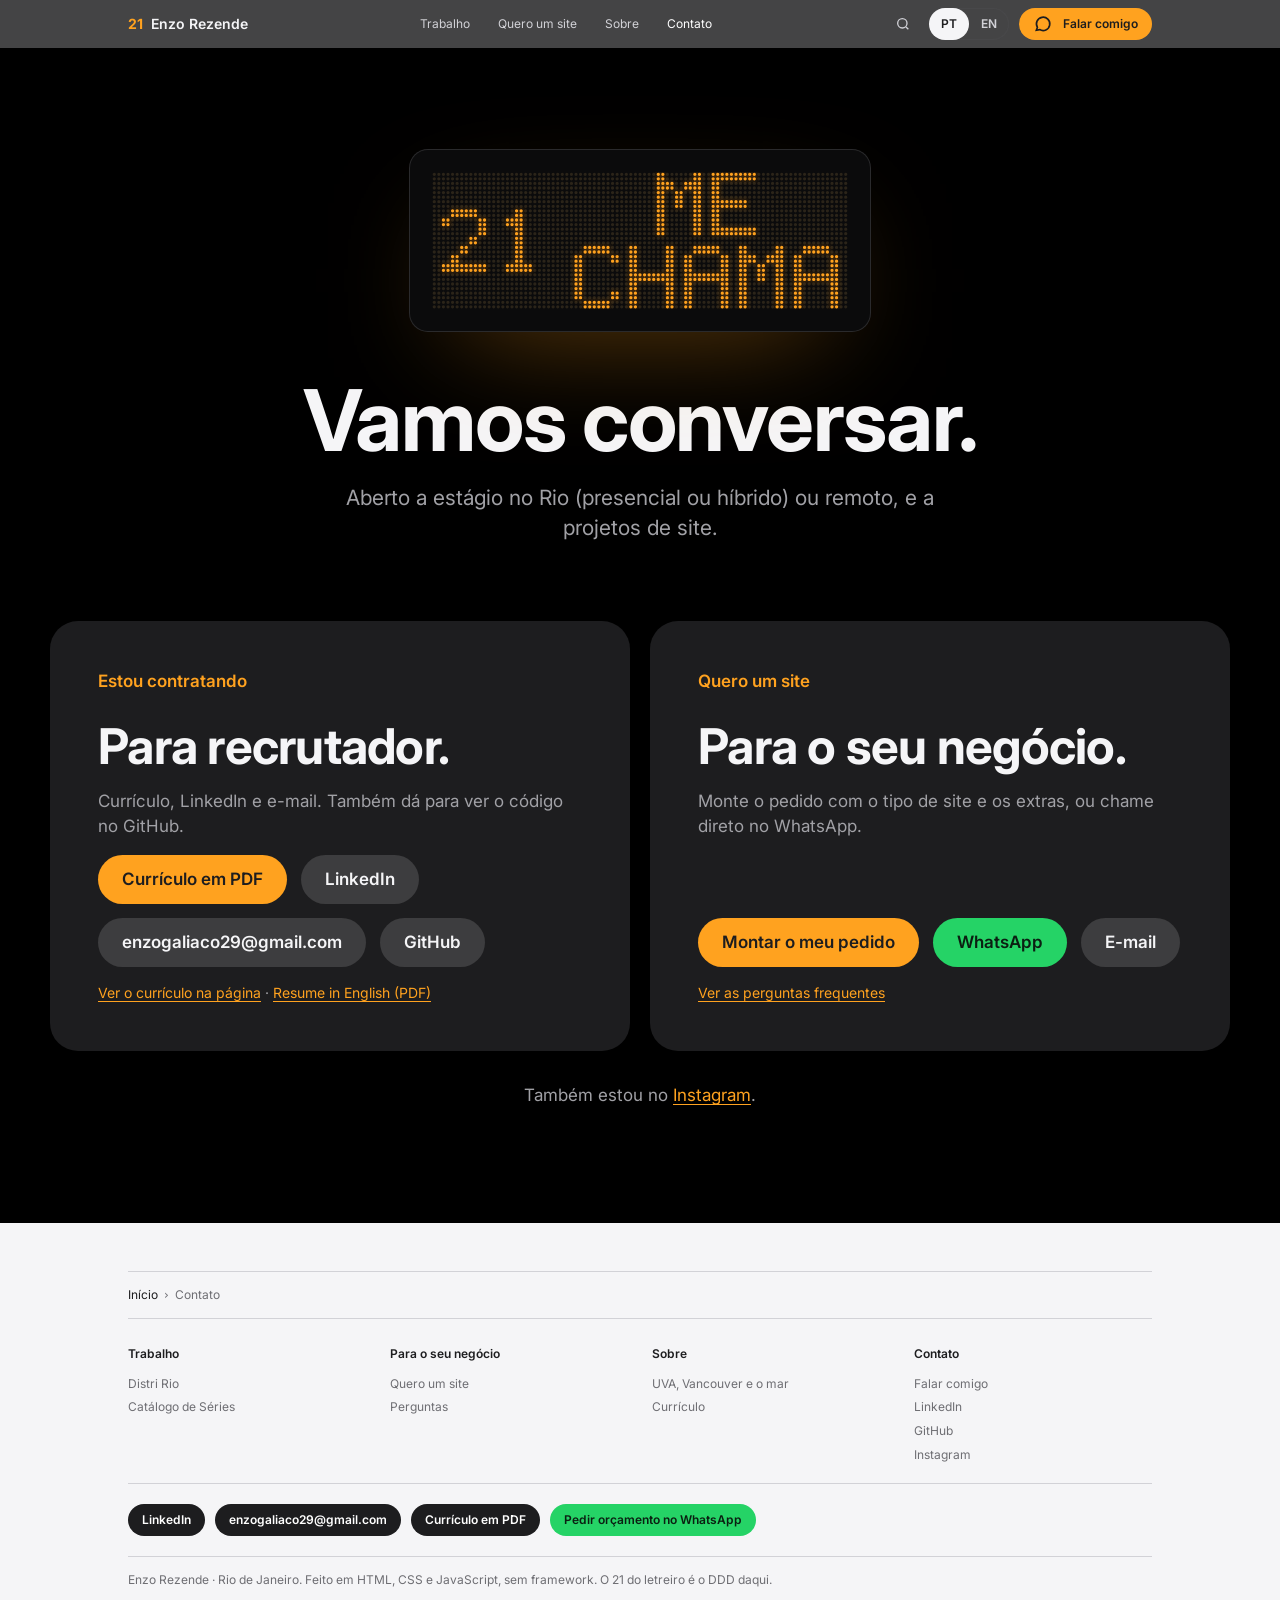
==== commit baed6be5: "Vídeos reais de tela da Distri Rio, acessibilidade 100 e letreiro sem pulo de layout - midia/videos:" ====
--- a/contato/index.html
+++ b/contato/index.html
@@ -30,7 +30,7 @@
 <!-- comum:barra -->
 <header class="barra">
   <div class="barra-linha">
-    <a class="marca" href="/" aria-label="Enzo Rezende, página inicial" data-i18n-attr="aria-label:marca.rotulo"><span class="marca-linha">21</span> Enzo Rezende</a>
+    <a class="marca" href="/" aria-label="21 Enzo Rezende, página inicial" data-i18n-attr="aria-label:marca.rotulo"><span class="marca-linha">21</span> Enzo Rezende</a>
     <nav class="barra-links" aria-label="Principal" data-i18n-attr="aria-label:nav.rotulo">
       <button type="button" data-abre="mega" aria-expanded="false" aria-controls="mega-trabalho" data-i18n="nav.trabalho">Trabalho</button>
       <a href="/quero-um-site/" data-i18n="nav.site">Quero um site</a>
--- a/css/componentes.css
+++ b/css/componentes.css
@@ -28,7 +28,7 @@
   .barra-acoes { gap: 2px; }
   .barra-icone { width: 36px; }
   .idiomas button { min-width: 34px; }
-  .barra .botao-falar span { display: none; }
+  .barra .botao-falar span { position: absolute; width: 1px; height: 1px; overflow: hidden; clip-path: inset(50%); white-space: nowrap; }
   .barra .botao-falar { padding: 6px 10px; margin-left: 2px; }
 }
 
@@ -79,7 +79,15 @@
   position: relative; width: 100%; max-width: 860px; background: #0b0b0c; border-radius: var(--raio-m);
   padding: clamp(12px, 2vw, 22px); box-shadow: 0 0 0 1px #2a2a2c, 0 40px 120px -50px var(--led-brilho);
 }
+/* O painel reserva a altura exata que o letreiro vai ter (proporções medidas), para nada pular quando ele acende.
+   O letreiro troca para os quadros largos quando o canvas passa de 560 px: por isso a container query. */
+.painel-led { container-type: inline-size; }
 .letreiro-canvas { width: 100%; height: auto; min-height: 60px; }
+.painel-led .letreiro-canvas { min-height: 0; aspect-ratio: 3.834; }
+.painel-led .letreiro-canvas[data-letreiro="chama"] { aspect-ratio: 3.033; }
+.painel-led .letreiro-canvas[data-letreiro="erro"] { aspect-ratio: 3.7; }
+@container (min-width: 560px) { .painel-led .letreiro-canvas[data-letreiro="topo"] { aspect-ratio: 10.69; } }
+.painel-led .letreiro-texto-reserva { position: absolute; inset: 0; justify-content: center; }
 .letreiro-texto-reserva { display: flex; align-items: center; justify-content: center; gap: 0.5em; color: var(--led); font-family: var(--mono); font-weight: 700; font-size: clamp(28px, 6vw, 64px); letter-spacing: 0.08em; min-height: 1.4em; }
 .letreiro-ativo .letreiro-texto-reserva { position: absolute; width: 1px; height: 1px; overflow: hidden; clip-path: inset(50%); }
 .hero .titulo-xl { margin-top: 8px; }
@@ -102,11 +110,13 @@
 .slide-legenda p:first-child { color: var(--destaque); font-weight: 600; font-size: var(--pequeno); margin-bottom: 6px; }
 .slide-legenda p:last-child { font-size: var(--titulo-s); font-weight: 600; letter-spacing: -0.01em; line-height: 1.15; }
 .carrossel-controles { display: flex; justify-content: center; align-items: center; gap: 14px; margin-top: 24px; }
-.pilulas { display: flex; align-items: center; gap: 10px; padding: 14px 18px; border-radius: var(--pilula); background: rgba(0, 0, 0, 0.07); }
-.pilulas button { position: relative; width: 8px; height: 8px; padding: 0; border: 0; border-radius: var(--pilula); background: #86868b; cursor: pointer; overflow: hidden; transition: width var(--medio) var(--facil); }
-.pilulas button::before { content: ""; position: absolute; inset: -18px -4px; }
-.pilulas button[aria-current="true"] { width: 48px; background: #d2d2d7; }
-.pilulas button[aria-current="true"] span { position: absolute; inset: 0; background: var(--grafite); transform-origin: left; transform: scaleX(var(--progresso, 0)); }
+/* Cada pílula é um botão de 24 px (área de toque); o ponto visível é o span de dentro */
+.pilulas { display: flex; align-items: center; gap: 2px; padding: 10px 12px; border-radius: var(--pilula); background: rgba(0, 0, 0, 0.07); }
+.pilulas button { display: grid; place-items: center; width: 24px; height: 24px; padding: 0 8px; border: 0; background: none; cursor: pointer; transition: width var(--medio) var(--facil); }
+.pilulas button span { position: relative; display: block; width: 100%; height: 8px; border-radius: var(--pilula); background: #86868b; overflow: hidden; }
+.pilulas button[aria-current="true"] { width: 64px; }
+.pilulas button[aria-current="true"] span { background: #d2d2d7; }
+.pilulas button[aria-current="true"] span::after { content: ""; position: absolute; inset: 0; background: var(--grafite); transform-origin: left; transform: scaleX(var(--progresso, 0)); }
 .botao-redondo { display: grid; place-items: center; width: 44px; height: 44px; border-radius: 50%; border: 0; background: rgba(0, 0, 0, 0.07); color: var(--grafite); cursor: pointer; }
 .botao-redondo:hover { background: rgba(0, 0, 0, 0.12); }
 .escura .botao-redondo { background: rgba(255, 255, 255, 0.12); color: var(--nevoa); }
@@ -203,10 +213,10 @@
 .galeria-led { display: grid; place-items: center; aspect-ratio: 1; border-radius: var(--raio-m); background: #0b0b0c; }
 .galeria-led canvas { width: 80%; }
 .galeria-controles { display: flex; justify-content: space-between; align-items: center; gap: 16px; margin-top: 20px; }
-.galeria-pontos { display: flex; gap: 8px; }
-.galeria-pontos button { width: 8px; height: 8px; padding: 0; border: 0; border-radius: 50%; background: #c7c7cc; cursor: pointer; position: relative; }
-.galeria-pontos button::before { content: ""; position: absolute; inset: -18px; }
-.galeria-pontos [aria-current="true"] { background: var(--grafite); }
+.galeria-pontos { display: flex; }
+.galeria-pontos button { display: grid; place-items: center; width: 24px; height: 24px; padding: 0; border: 0; background: none; cursor: pointer; }
+.galeria-pontos button::after { content: ""; width: 8px; height: 8px; border-radius: 50%; background: #c7c7cc; }
+.galeria-pontos [aria-current="true"]::after { background: var(--grafite); }
 .galeria-setas { display: flex; gap: 12px; }
 @media (max-width: 733px) { .galeria-trilho { grid-auto-columns: 82%; } }
 
@@ -360,7 +370,7 @@
 .ficha-stack { margin-top: 24px; }
 .celular-destaque { display: grid; grid-template-columns: minmax(0, 1fr) auto; gap: clamp(32px, 6vw, 96px); align-items: center; }
 .aparelho-solo { width: min(320px, 70vw); margin-inline: auto; background: var(--grafite); border-radius: 40px; padding: 8px; box-shadow: 0 0 0 1px #2a2a2c, 0 50px 100px -40px var(--led-brilho); }
-.aparelho-solo img { border-radius: 33px; aspect-ratio: 9 / 19.5; object-fit: cover; object-position: top; }
+.aparelho-solo img, .aparelho-solo video { width: 100%; border-radius: 33px; aspect-ratio: 9 / 19.5; object-fit: cover; object-position: top; background: #000; }
 @media (max-width: 733px) { .celular-destaque { grid-template-columns: minmax(0, 1fr); } }
 
 /* Quero um site, Orçamento enviado, Sobre, Contato, Perguntas e 404: complementos */
@@ -386,3 +396,6 @@
 .mov .contato-sem-js, .sem-mov .contato-sem-js { display: none; }
 .erro .pagina { display: flex; flex-direction: column; align-items: center; gap: 18px; padding-block: 64px; }
 .erro .painel-led-pequeno { margin-bottom: 8px; width: 100%; }
+
+/* Vídeos de tela */
+.slide video.video-esquerda { object-position: left top; }
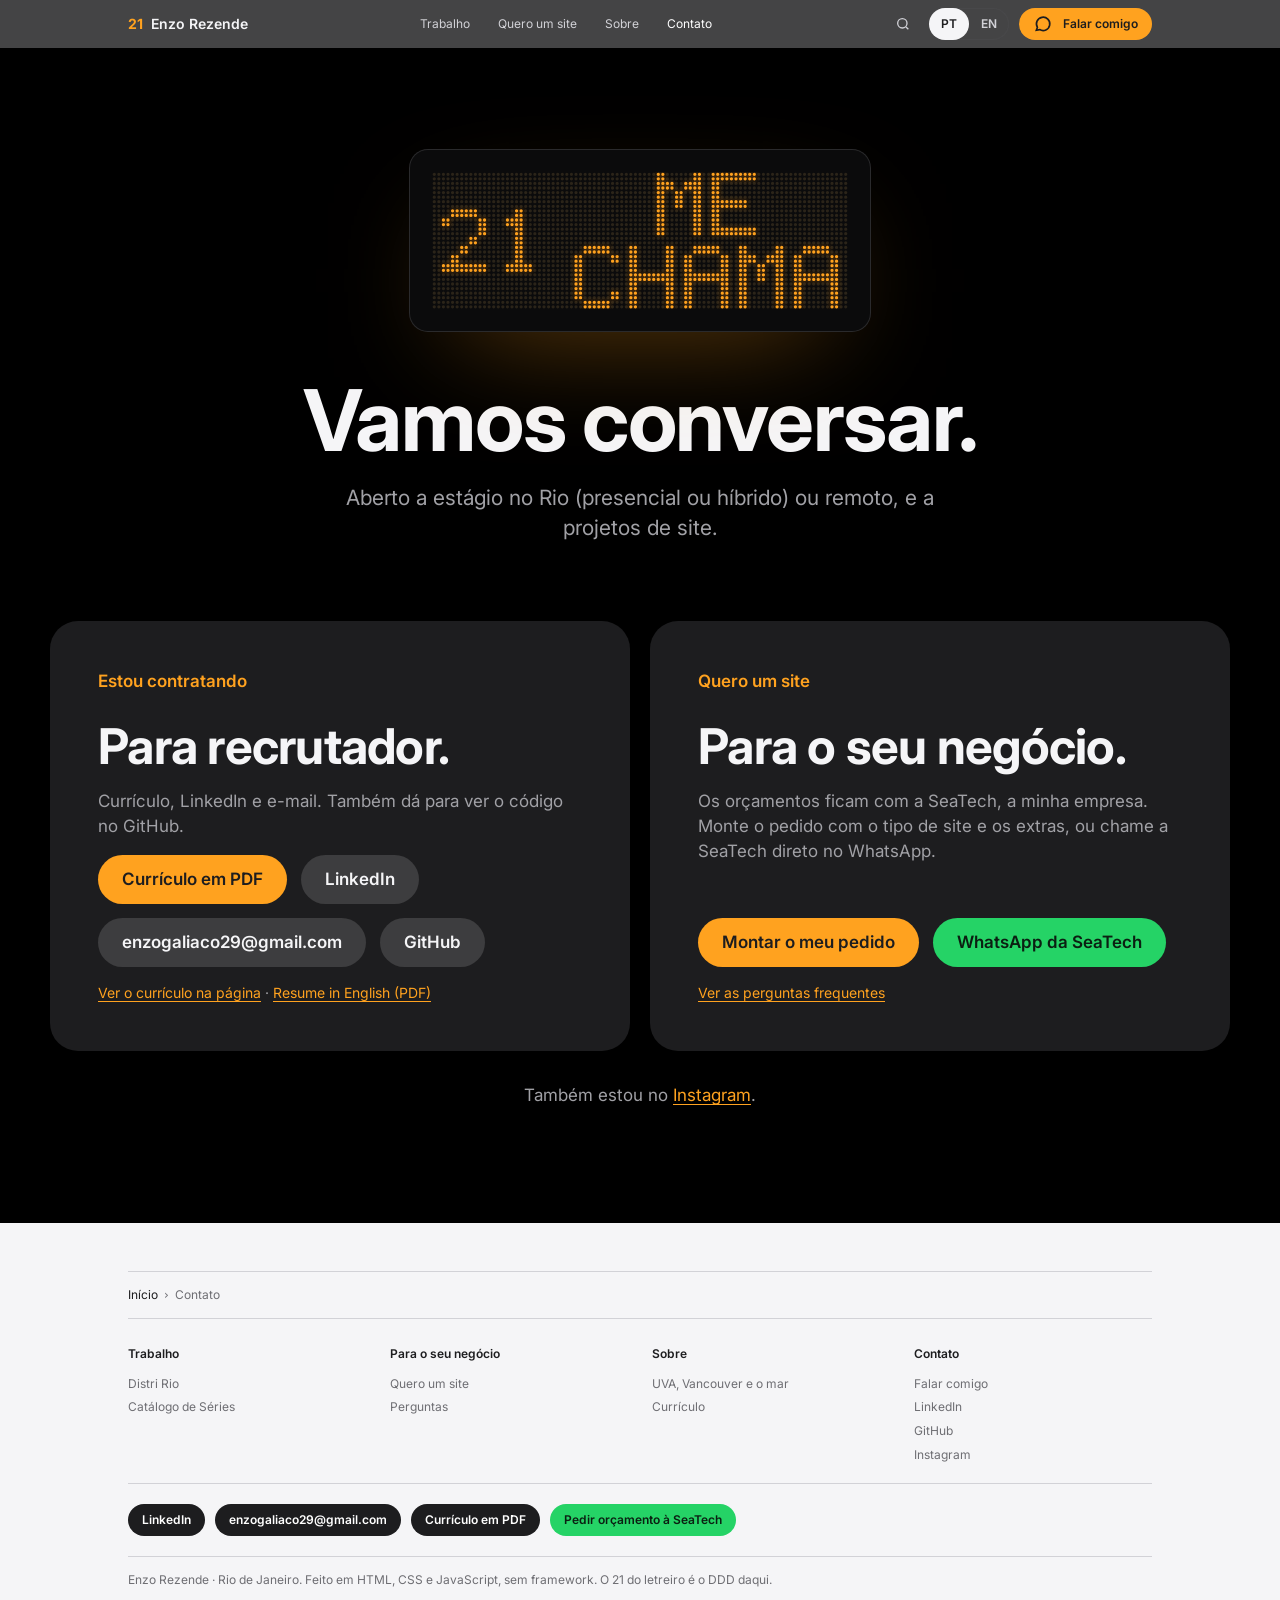
==== commit f6b810df: "Orçamentos pela SeaTech e perfil mais profissional - Todos os orçamentos (configurador, rodapé, cont" ====
--- a/contato/index.html
+++ b/contato/index.html
@@ -98,11 +98,10 @@
         <article class="grupo" id="cliente" aria-labelledby="titulo-cliente">
           <p class="rotulo" data-i18n="caminho.cliente">Quero um site</p>
           <h2 class="titulo-m" id="titulo-cliente" data-i18n="contato.c.titulo">Para o seu negócio.</h2>
-          <p class="fraco" data-i18n="contato.c.texto">Monte o pedido com o tipo de site e os extras, ou chame direto no WhatsApp.</p>
+          <p class="fraco" data-i18n="contato.c.texto">Os orçamentos ficam com a SeaTech, a minha empresa. Monte o pedido com o tipo de site e os extras, ou chame a SeaTech direto no WhatsApp.</p>
           <div class="botoes">
             <a class="botao botao-destaque" href="/quero-um-site/#montar" data-i18n="planos.botao">Montar o meu pedido</a>
-            <a class="botao botao-whats" data-contato="orcamento" href="https://wa.me/5521920000983?text=Oi%2C%20Enzo!%20Quero%20um%20site%20para%20o%20meu%20neg%C3%B3cio." rel="noopener">WhatsApp</a>
-            <a class="botao botao-claro" data-contato="email" data-email data-assunto="Orçamento de site" href="#email-protegido">E-mail</a>
+            <a class="botao botao-whats" data-contato="orcamento" href="https://wa.me/5521973030419?text=Oi%2C%20SeaTech!%20Quero%20um%20site%20para%20o%20meu%20neg%C3%B3cio." rel="noopener" data-i18n="contato.c.whats">WhatsApp da SeaTech</a>
           </div>
           <p class="fraco contato-outro"><a href="/perguntas/" data-i18n="site.duvida.botao">Ver as perguntas frequentes</a></p>
         </article>
@@ -127,7 +126,7 @@
       <a class="botao botao-escuro botao-pequeno" data-contato="linkedin" href="https://www.linkedin.com/in/enzorezende07/" rel="noopener">LinkedIn</a>
       <a class="botao botao-escuro botao-pequeno" data-contato="email" data-email href="/contato/"><span data-email-texto>enzogaliaco29 (arroba) gmail.com</span></a>
       <a class="botao botao-escuro botao-pequeno" data-contato="curriculo" href="/curriculo-enzo-rezende.pdf" data-i18n="rodape.pdf" data-i18n-attr="href:rodape.pdf.link">Currículo em PDF</a>
-      <a class="botao botao-whats botao-pequeno" data-contato="orcamento" href="https://wa.me/5521920000983?text=Oi%2C%20Enzo!%20Quero%20um%20site%20para%20o%20meu%20neg%C3%B3cio." rel="noopener" data-i18n="rodape.orcamento">Pedir orçamento no WhatsApp</a>
+      <a class="botao botao-whats botao-pequeno" data-contato="orcamento" href="https://wa.me/5521973030419?text=Oi%2C%20SeaTech!%20Quero%20um%20site%20para%20o%20meu%20neg%C3%B3cio." rel="noopener" data-i18n="rodape.orcamento">Pedir orçamento à SeaTech</a>
     </div>
     <p class="rodape-legal" data-i18n="rodape.legal">Enzo Rezende · Rio de Janeiro. Feito em HTML, CSS e JavaScript, sem framework. O 21 do letreiro é o DDD daqui.</p>
 <!-- /comum:rodape -->
--- a/css/componentes.css
+++ b/css/componentes.css
@@ -70,7 +70,13 @@
 .local-abas { display: flex; gap: 20px; margin-left: auto; overflow-x: auto; scrollbar-width: none; }
 .local-abas a { color: var(--cinza-claro); text-decoration: none; font-size: var(--micro); white-space: nowrap; padding: 8px 0; }
 .local-abas a:hover, .local-abas a[aria-current="true"] { color: var(--grafite); }
-@media (max-width: 733px) { .local-nome { font-size: 17px; } .local-abas { display: none; } .local .botao { margin-left: auto; } }
+@media (max-width: 733px) {
+  .local-nome { font-size: 17px; } .local-abas { display: none; } .local .botao { margin-left: auto; }
+  /* No celular só uma barra fica presa: nas páginas com a barra da seção, a global rola junto com a página */
+  body:has(.local) .barra { position: relative; }
+  body:has(.local) .local { top: 0; }
+  html:has(.local) { scroll-padding-top: calc(var(--barra-local) + 12px); }
+}
 
 /* ---------- Abertura (hero) com o letreiro de LED ---------- */
 .hero { padding-block: clamp(48px, 7vw, 88px) clamp(72px, 9vw, 120px); }
@@ -161,12 +167,12 @@
 .mockup-base { height: clamp(10px, 1.4vw, 16px); margin-inline: -4%; background: linear-gradient(#d2d2d7, #a1a1a6); border-radius: 0 0 22px 22px; }
 
 /* ---------- Números ---------- */
-.numeros { display: grid; grid-template-columns: repeat(5, minmax(0, 1fr)); gap: 24px; text-align: center; }
+.numeros { display: grid; grid-template-columns: repeat(4, minmax(0, 1fr)); gap: 24px; text-align: center; }
 .numero dd { font-size: clamp(56px, 6vw, 88px); font-weight: 700; letter-spacing: -0.02em; line-height: 1; font-variant-numeric: tabular-nums; }
 .numero:first-child dd { color: var(--destaque); }
 .numero dt { color: var(--cinza-escuro); font-size: 15px; margin-top: 10px; }
 .numero { display: flex; flex-direction: column-reverse; justify-content: flex-end; }
-@media (max-width: 1067px) { .numeros { grid-template-columns: repeat(3, minmax(0, 1fr)); row-gap: 48px; } }
+@media (max-width: 1067px) { .numeros { grid-template-columns: repeat(2, minmax(0, 1fr)); row-gap: 48px; } }
 @media (max-width: 733px) { .numeros { grid-template-columns: repeat(2, minmax(0, 1fr)); } }
 
 /* ---------- Bento grid ---------- */
@@ -175,6 +181,7 @@
 .bloco-escuro { background: var(--preto); color: var(--nevoa); }
 .bloco-largo { grid-column: span 2; }
 .bloco-alto { grid-row: span 2; min-height: 460px; }
+.bloco-inteiro { grid-column: 1 / -1; min-height: 0; }
 .bloco-foto img { position: absolute; inset: 0; width: 100%; height: 100%; object-fit: cover; }
 .bloco-foto::after { content: ""; position: absolute; inset: 0; background: linear-gradient(0deg, rgba(0, 0, 0, 0.65), transparent 55%); }
 .bloco-foto > *:not(img) { position: relative; z-index: 1; color: var(--branco); }
@@ -183,17 +190,6 @@
 .bloco-grande { font-size: clamp(56px, 6vw, 80px); font-weight: 700; line-height: 1; color: var(--destaque); }
 @media (max-width: 1067px) { .bento { grid-template-columns: repeat(2, minmax(0, 1fr)); } }
 @media (max-width: 733px) { .bento { grid-template-columns: minmax(0, 1fr); } .bloco { min-height: 0; } .bloco-largo { grid-column: auto; } .bloco-alto { grid-row: auto; min-height: 420px; } }
-
-/* ---------- Card que expande até tela cheia ---------- */
-.expandir { height: 220vh; background: var(--preto); }
-.expandir .fixo { position: sticky; top: 0; height: 100vh; display: grid; place-items: center; overflow: hidden; }
-.expandir-quadro { position: absolute; inset: 0; clip-path: inset(var(--recorte-y, 18%) var(--recorte-x, 22%) round var(--recorte-r, 28px)); will-change: clip-path; }
-.expandir-quadro img { width: 100%; height: 100%; object-fit: cover; transform: scale(var(--zoom, 1)); }
-.expandir-quadro::after { content: ""; position: absolute; inset: 0; background: linear-gradient(180deg, rgba(0, 0, 0, 0.55), transparent 45%); }
-.expandir-texto { position: relative; z-index: 1; align-self: start; margin-top: clamp(124px, 17vh, 180px); color: var(--branco); text-align: center; padding-inline: var(--lateral); }
-.sem-mov .expandir, .expandir.estatico { height: auto; }
-.sem-mov .expandir .fixo, .expandir.estatico .fixo { position: relative; height: 80vh; min-height: 520px; }
-.sem-mov .expandir-quadro, .expandir.estatico .expandir-quadro { clip-path: none; }
 
 /* ---------- Galeria "Explore" com seletor de cor do LED ---------- */
 .galeria-topo { display: flex; justify-content: space-between; align-items: flex-end; gap: 24px; flex-wrap: wrap; margin-bottom: 28px; }
@@ -345,6 +341,8 @@
 .perguntas summary::after { content: "+"; font-weight: 400; color: var(--cinza-claro); }
 .perguntas details[open] summary::after { content: "−"; }
 .perguntas details p { padding-bottom: 22px; color: var(--cinza-claro); }
+.perguntas details p:has(+ .perguntas-acao) { padding-bottom: 14px; }
+.perguntas-acao { padding-bottom: 22px; }
 .preencher { background: #fff3d6; color: #6b3d00; padding: 2px 6px; border-radius: 6px; }
 
 /* Linha do tempo horizontal (Sobre) */
